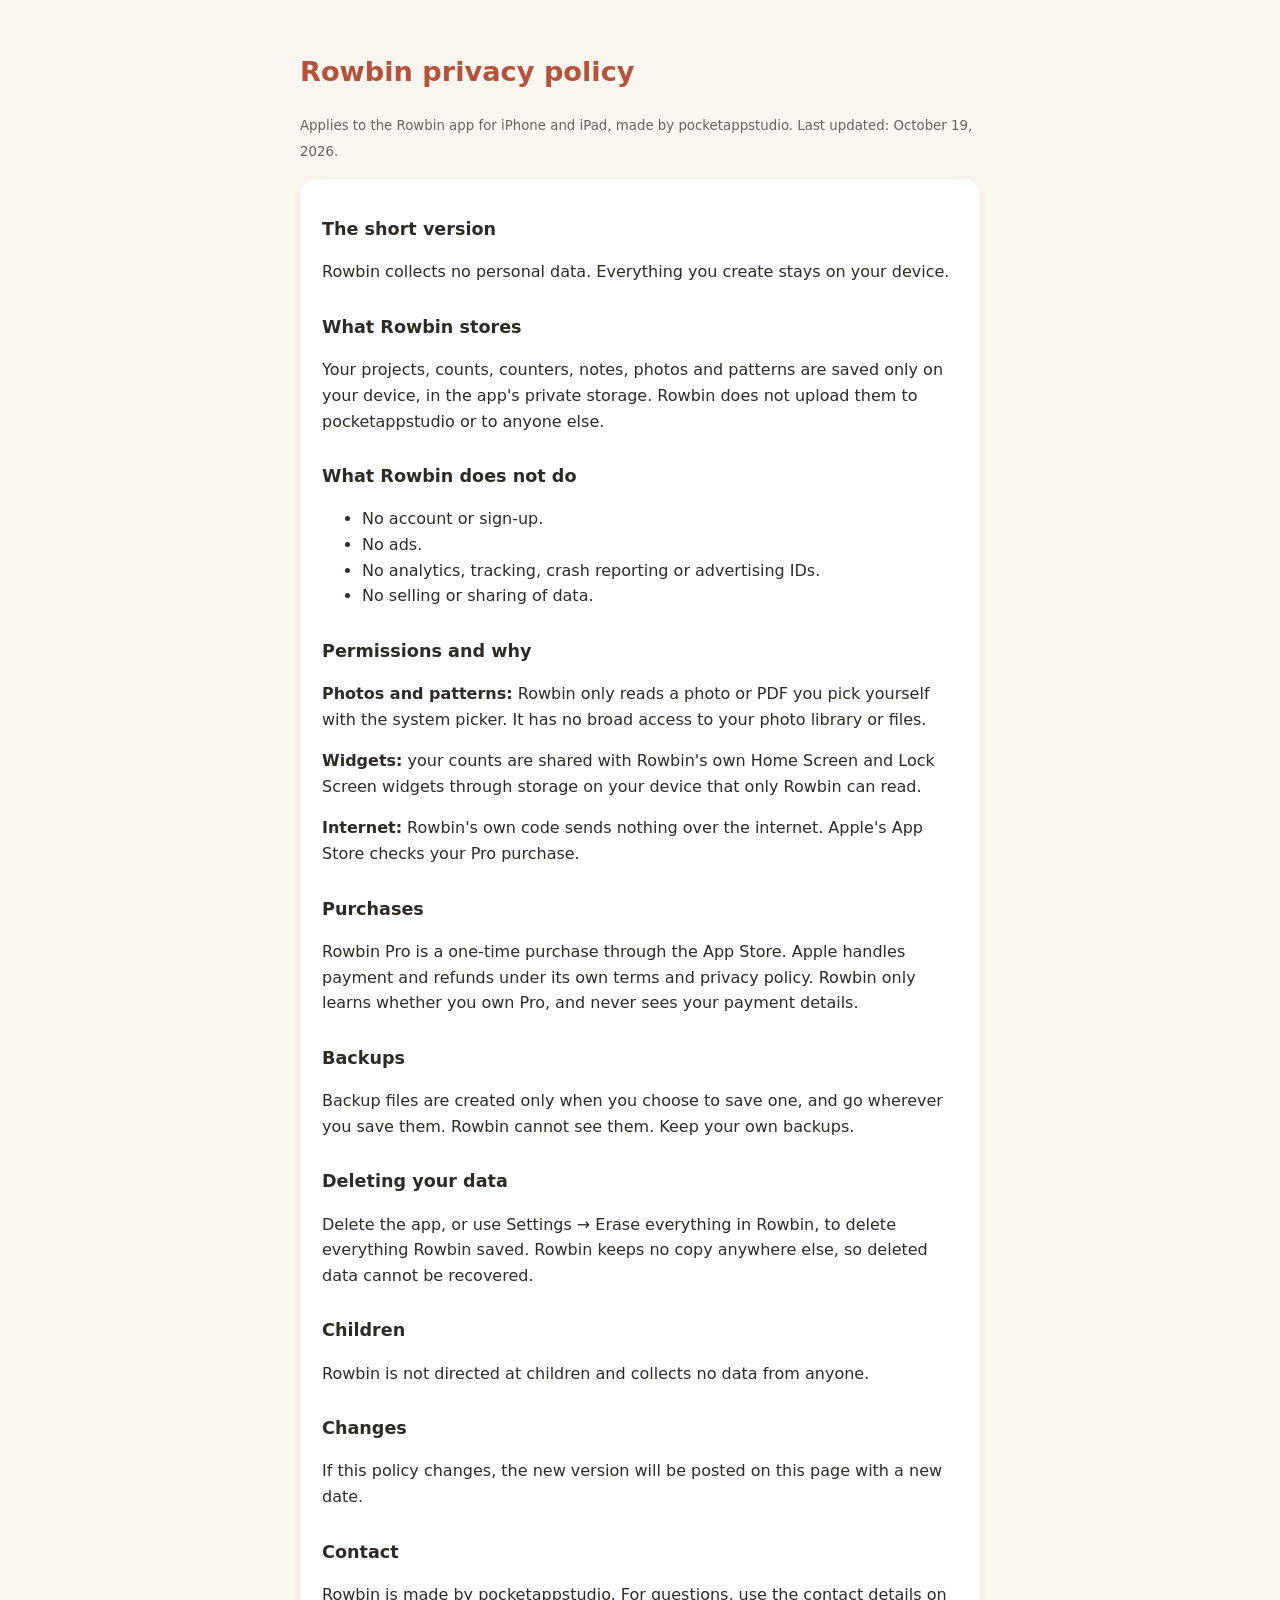
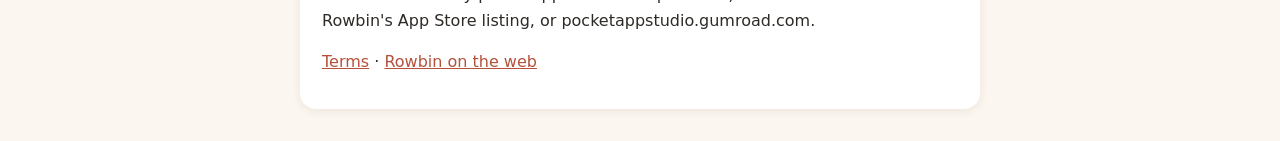
==== ios-privacy.html @ 15d813c3 "Add Rowbin Android/iOS privacy and terms pages" ====
<!doctype html>
<html lang="en"><head><meta charset="utf-8"><meta name="viewport" content="width=device-width, initial-scale=1">
<title>Rowbin for iPhone · Privacy Policy</title>
<style>body{font-family:system-ui,-apple-system,"Segoe UI",Roboto,sans-serif;background:#FBF6EF;color:#2E2A26;line-height:1.6;margin:0}main{max-width:680px;margin:0 auto;padding:32px 20px}h1{color:#B5523B;font-size:1.7rem}h2{font-size:1.1rem;margin-top:1.6em}.card{background:#fff;border-radius:16px;padding:8px 22px 18px;box-shadow:0 2px 10px rgba(60,40,20,.08)}small{color:#6B625A}a{color:#B5523B}</style>
</head><body><main>
<h1>Rowbin privacy policy</h1>
<p><small>Applies to the Rowbin app for iPhone and iPad, made by pocketappstudio. Last updated: October 19, 2026.</small></p>
<div class="card">
<h2>The short version</h2>
<p>Rowbin collects no personal data. Everything you create stays on your device.</p>
<h2>What Rowbin stores</h2>
<p>Your projects, counts, counters, notes, photos and patterns are saved only on your device, in the app's private storage. Rowbin does not upload them to pocketappstudio or to anyone else.</p>
<h2>What Rowbin does not do</h2>
<ul><li>No account or sign-up.</li><li>No ads.</li><li>No analytics, tracking, crash reporting or advertising IDs.</li><li>No selling or sharing of data.</li></ul>
<h2>Permissions and why</h2>
<p><b>Photos and patterns:</b> Rowbin only reads a photo or PDF you pick yourself with the system picker. It has no broad access to your photo library or files.</p>
<p><b>Widgets:</b> your counts are shared with Rowbin's own Home Screen and Lock Screen widgets through storage on your device that only Rowbin can read.</p>
<p><b>Internet:</b> Rowbin's own code sends nothing over the internet. Apple's App Store checks your Pro purchase.</p>
<h2>Purchases</h2>
<p>Rowbin Pro is a one-time purchase through the App Store. Apple handles payment and refunds under its own terms and privacy policy. Rowbin only learns whether you own Pro, and never sees your payment details.</p>
<h2>Backups</h2>
<p>Backup files are created only when you choose to save one, and go wherever you save them. Rowbin cannot see them. Keep your own backups.</p>
<h2>Deleting your data</h2>
<p>Delete the app, or use Settings &rarr; Erase everything in Rowbin, to delete everything Rowbin saved. Rowbin keeps no copy anywhere else, so deleted data cannot be recovered.</p>
<h2>Children</h2>
<p>Rowbin is not directed at children and collects no data from anyone.</p>
<h2>Changes</h2>
<p>If this policy changes, the new version will be posted on this page with a new date.</p>
<h2>Contact</h2>
<p>Rowbin is made by pocketappstudio. For questions, use the contact details on Rowbin's App Store listing, or pocketappstudio.gumroad.com.</p>
<p><a href="ios-terms.html">Terms</a> · <a href="./">Rowbin on the web</a></p>
</div>
</main></body></html>
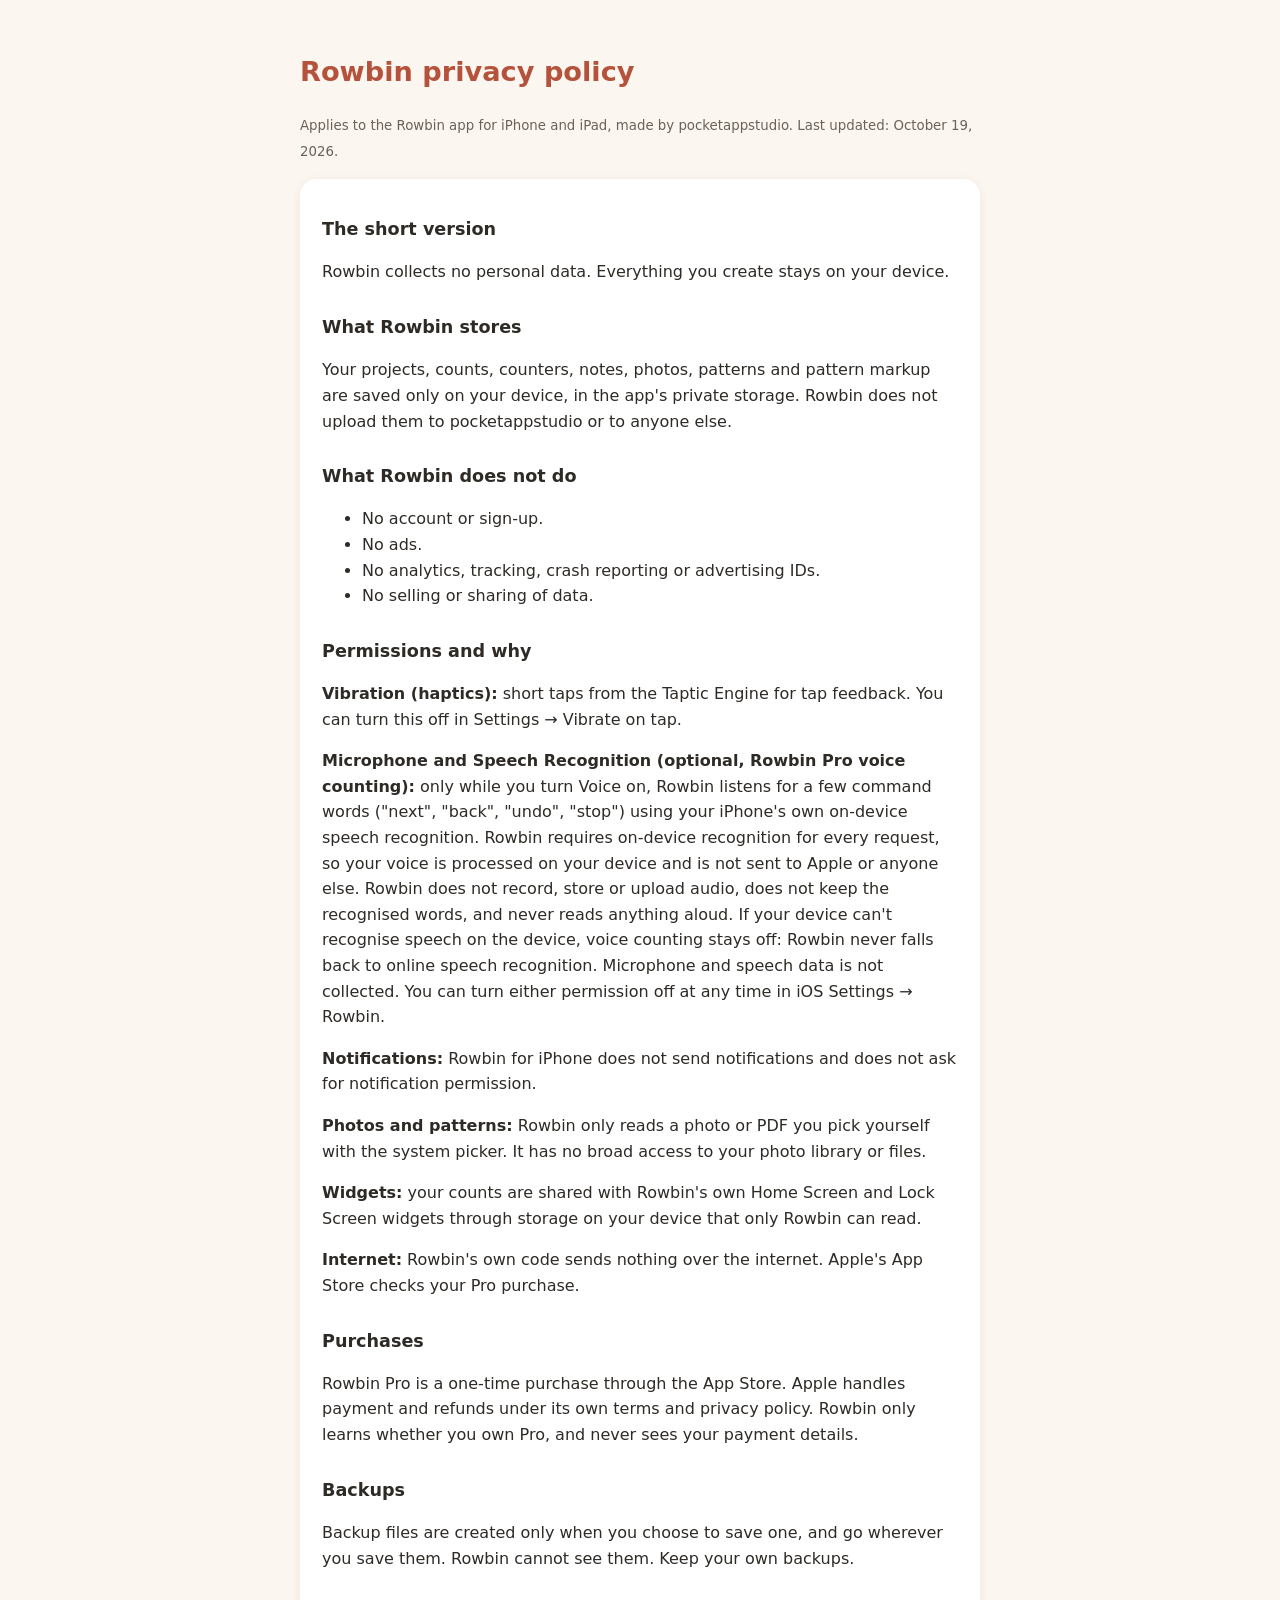
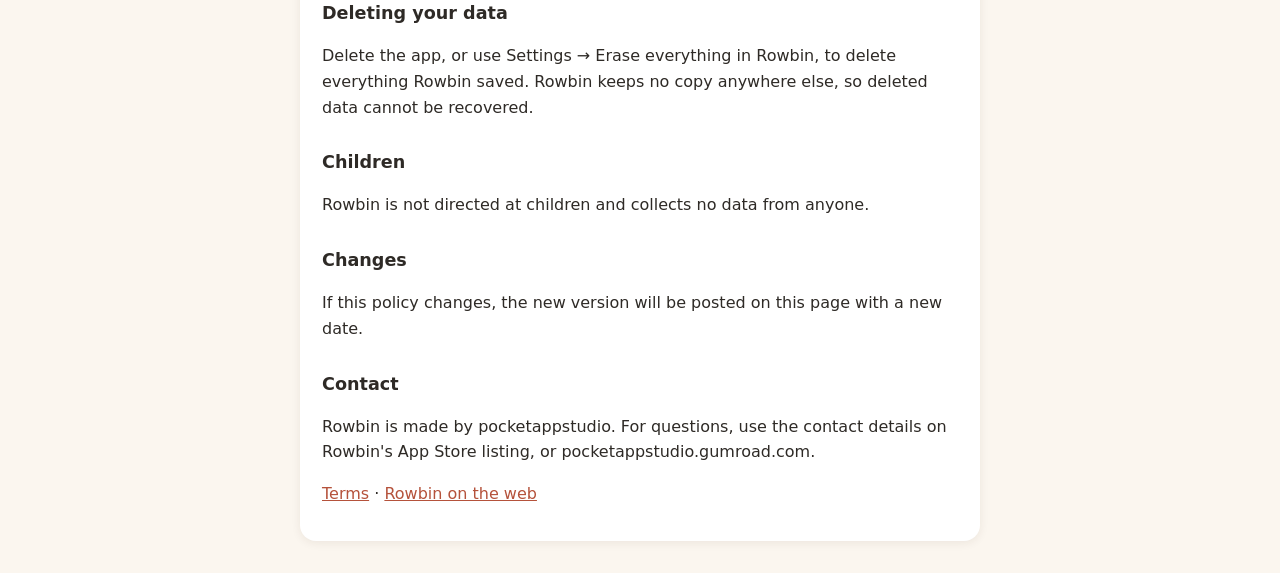
==== commit deca35dc: "iOS privacy: on-device voice counting, vibration, notifications, markup" ====
--- a/ios-privacy.html
+++ b/ios-privacy.html
@@ -9,10 +9,13 @@
 <h2>The short version</h2>
 <p>Rowbin collects no personal data. Everything you create stays on your device.</p>
 <h2>What Rowbin stores</h2>
-<p>Your projects, counts, counters, notes, photos and patterns are saved only on your device, in the app's private storage. Rowbin does not upload them to pocketappstudio or to anyone else.</p>
+<p>Your projects, counts, counters, notes, photos, patterns and pattern markup are saved only on your device, in the app's private storage. Rowbin does not upload them to pocketappstudio or to anyone else.</p>
 <h2>What Rowbin does not do</h2>
 <ul><li>No account or sign-up.</li><li>No ads.</li><li>No analytics, tracking, crash reporting or advertising IDs.</li><li>No selling or sharing of data.</li></ul>
 <h2>Permissions and why</h2>
+<p><b>Vibration (haptics):</b> short taps from the Taptic Engine for tap feedback. You can turn this off in Settings &rarr; Vibrate on tap.</p>
+<p><b>Microphone and Speech Recognition (optional, Rowbin Pro voice counting):</b> only while you turn Voice on, Rowbin listens for a few command words ("next", "back", "undo", "stop") using your iPhone's own on-device speech recognition. Rowbin requires on-device recognition for every request, so your voice is processed on your device and is not sent to Apple or anyone else. Rowbin does not record, store or upload audio, does not keep the recognised words, and never reads anything aloud. If your device can't recognise speech on the device, voice counting stays off: Rowbin never falls back to online speech recognition. Microphone and speech data is not collected. You can turn either permission off at any time in iOS Settings &rarr; Rowbin.</p>
+<p><b>Notifications:</b> Rowbin for iPhone does not send notifications and does not ask for notification permission.</p>
 <p><b>Photos and patterns:</b> Rowbin only reads a photo or PDF you pick yourself with the system picker. It has no broad access to your photo library or files.</p>
 <p><b>Widgets:</b> your counts are shared with Rowbin's own Home Screen and Lock Screen widgets through storage on your device that only Rowbin can read.</p>
 <p><b>Internet:</b> Rowbin's own code sends nothing over the internet. Apple's App Store checks your Pro purchase.</p>
